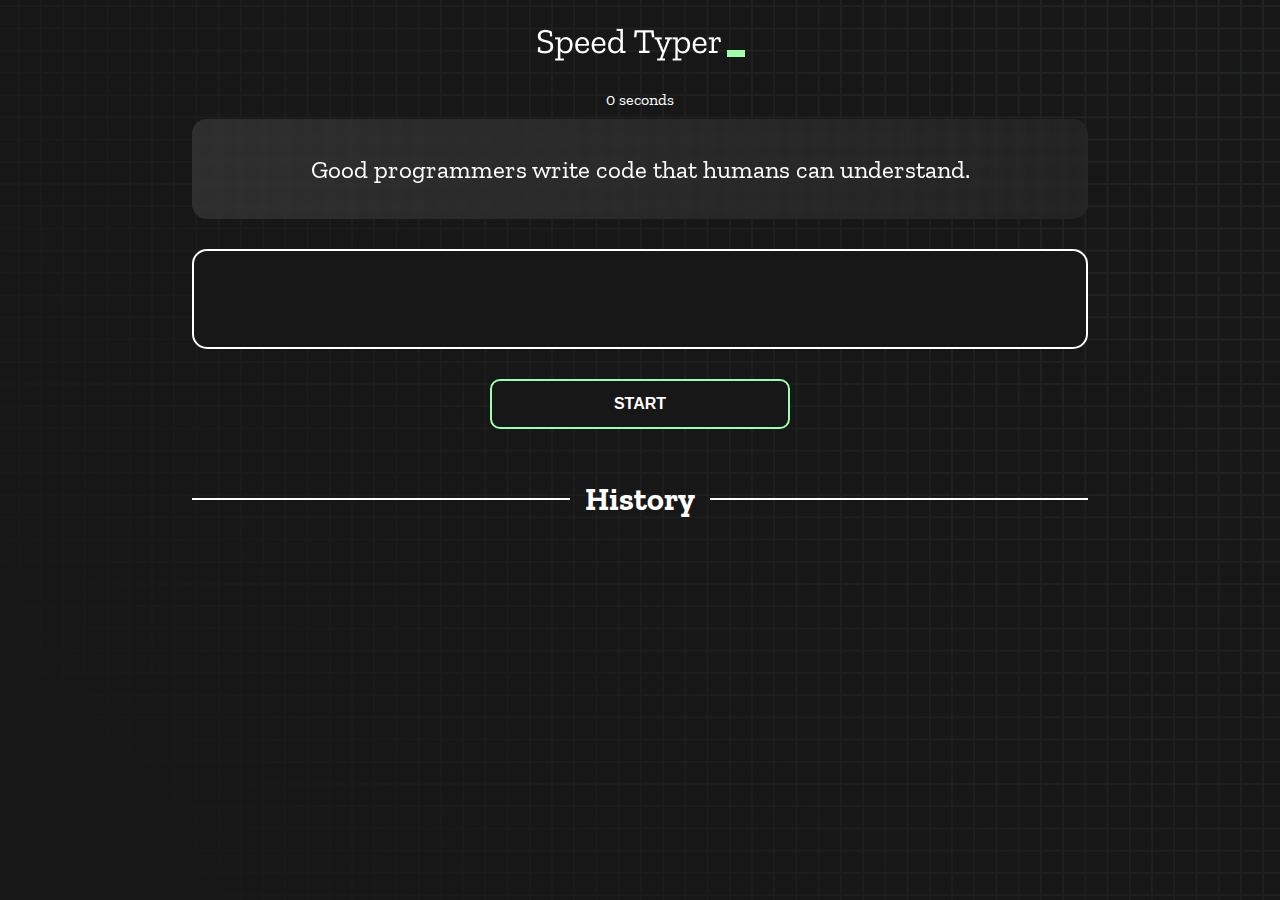
==== index.html @ e5e4716a "Initial commit" ====
<!DOCTYPE html>
<html lang="en">
  <head>
    <meta charset="UTF-8" />
    <meta http-equiv="X-UA-Compatible" content="IE=edge" />
    <meta name="viewport" content="width=device-width, initial-scale=1.0" />
    <title>Speed Monster</title>
    <link rel="stylesheet" href="styles.css" />
    <link rel="preconnect" href="https://fonts.googleapis.com" />
    <link rel="preconnect" href="https://fonts.gstatic.com" crossorigin />
    <link
      href="https://fonts.googleapis.com/css2?family=Zilla+Slab:wght@300;400;500&display=swap"
      rel="stylesheet"
    />
  </head>
  <body>
    <h1 class="title"><img src="./logo.png" /></h1>
    <div id="show-time">0 seconds</div>

    <div class="box-container">
      <div id="question"></div>

      <div id="display" class="inactive"></div>

      <div class="buttons">
        <button id="starts">START</button>
      </div>

      <div class="divider-container">
        <div class="line"></div>
        <h1 class="title2">History</h1>
        <div class="line"></div>
      </div>
      <div id="histories"></div>
    </div>

    <div id="countdown"></div>
    <div id="modal-background" class="hidden"></div>
    <div id="result" class="hidden"></div>

    <script src="./history.js"></script>
    <script src="./script.js"></script>
  </body>
</html>
---- styles.css ----
* {
  padding: 0;
  margin: 0;
  box-sizing: border-box;
}

body {
  background-image: url("./bg.png");
  background-size: cover;
  background-position: left top;
  font-family: "Zilla Slab", serif;
}

.box-container {
  width: 70%;
  margin: 0 auto;
}

#question {
  height: 100px;
  display: flex;
  align-items: center;
  justify-content: center;
  color: white;
  font-size: 25px;
  border-radius: 15px;
  background: rgb(255, 255, 255);
  background: linear-gradient(
    92.49deg,
    rgba(255, 255, 255, 0.1) 0.18%,
    rgba(255, 255, 255, 0.05) 99.85%
  );
  backdrop-filter: blur(5px);
  margin-bottom: 30px;
}

#display {
  height: 100px;
  display: flex;
  flex-wrap: wrap;
  align-items: center;
  padding-left: 5rem;
  color: white;
  font-size: 32px;
  background-color: #171717;
  border: 2px solid #9dffad;
  border-radius: 15px;
}

#countdown {
  position: fixed;
  height: 100vh;
  width: 100vw;
  background-color: rgba(0, 0, 0, 0.8);
  top: 0;
  left: 0;
  display: flex;
  align-items: center;
  justify-content: center;
  font-size: 3rem;
  color: white;
  display: none;
}
#result {
  position: fixed;
  top: 10%; 
  left: 10%;
  transform: translate(-50%, -50%);
  height: 250px;
  width: 400px;
  background-color: #171717;
  border-radius: 15px;
  border: 2px solid #9dffad;
  color: white;
  text-align: center;
  padding: 2rem;
}
#show-time{
  text-align: center;
  color: white;
  margin: 10px 0;
}

.green {
  color: #9dffad;
}
.red {
  color: #eb6565;
}
.bold {
  font-weight: 700;
}
.inactive {
  border: 2px solid white !important;
}
.hidden {
  display: none;
}
.title {
  text-align: center;
  color: white;
  margin: 20px 0;
}

.divider-container {
  height: 80px;
  display: flex;
  justify-content: center;
  align-items: center;
  gap: 15px;
  margin: 0 auto;
}

.line {
  height: 2px;
  background: white;
  width: 100%;
}

.title2 {
  color: white;
  display: block;
}

.buttons {
  display: flex;
  justify-content: center;
  margin: 30px 0;
}
button {
  padding: 10px 20px;
  border: none;
  font-size: 16px;
  font-weight: bold;
  width: 300px;
  height: 50px;
  color: white;
  background-color: #171717;
  border-radius: 10px;
  border: 2px solid #9dffad;
  cursor: pointer;
}

#histories {
  display: flex;
  flex-wrap: wrap;
  justify-content: space-around;
}

.card {
  width: 100%;
  height: 100%;
  padding: 50px;
  display: flex;
  justify-content: space-between;
  align-items: center;
  padding: 20px 30px;
  color: white;
  border-radius: 15px;
  background: rgb(255, 255, 255);
  background: linear-gradient(
    92.49deg,
    rgba(255, 255, 255, 0.1) 0.18%,
    rgba(255, 255, 255, 0.05) 99.85%
  );
  backdrop-filter: blur(5px);
  margin-bottom: 30px;
}

#modal-background {
  background: rgb(255, 255, 255);
  background: linear-gradient(
    92.49deg,
    rgba(255, 255, 255, 0.1) 0.18%,
    rgba(255, 255, 255, 0.05) 99.85%
  );
  backdrop-filter: blur(5px);
  height: 100vh;
  width: 100%;
  position: fixed;
  top: 0;
}

@media only screen and (max-width: 700px) {
  .box-container {
    padding: 0 20px;
    width: 100%;
  }
  .card {
    flex-direction: column;
  }
}
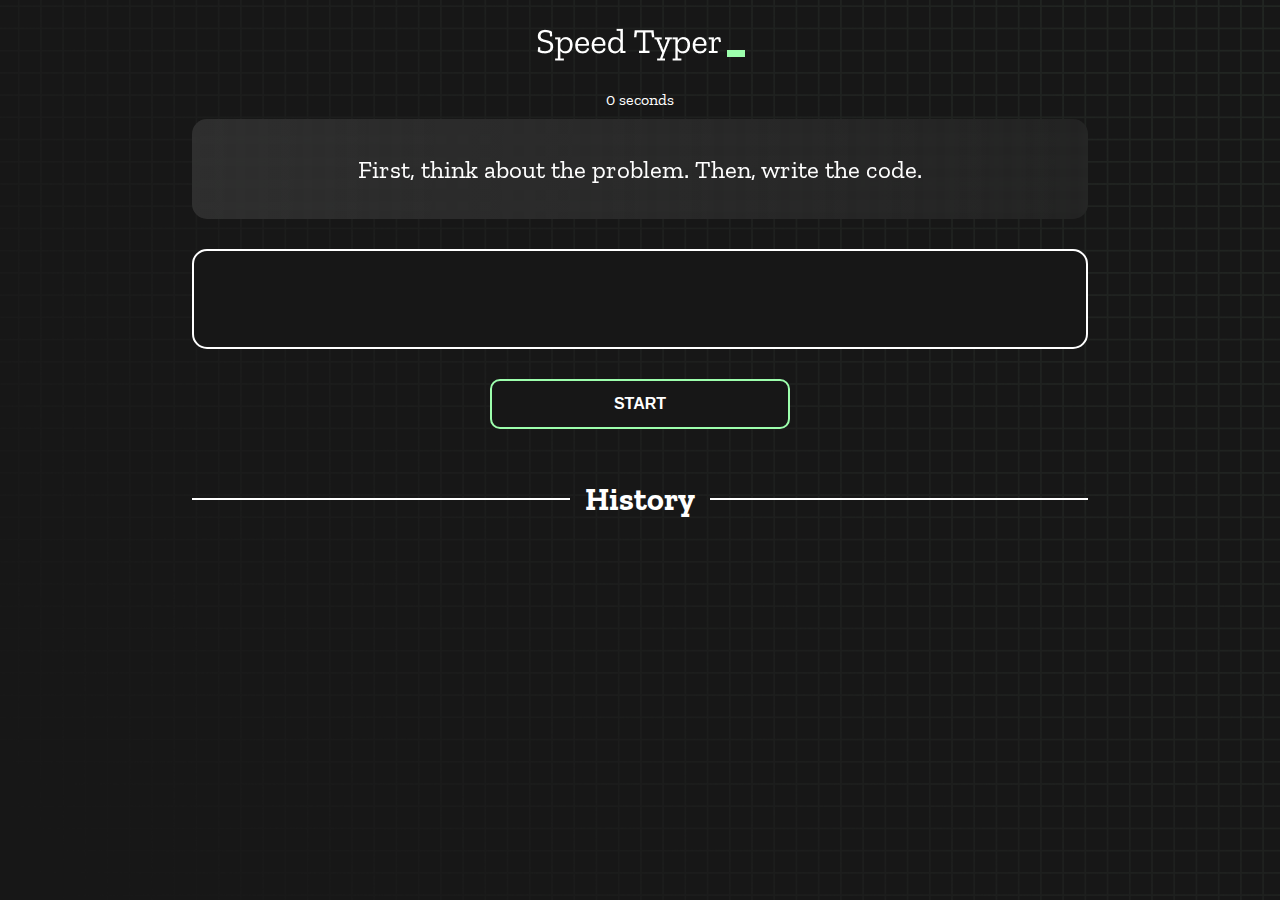
==== commit 642bf8a1: "Title Updated" ====
--- a/index.html
+++ b/index.html
@@ -1,44 +1,44 @@
 <!DOCTYPE html>
 <html lang="en">
-  <head>
-    <meta charset="UTF-8" />
-    <meta http-equiv="X-UA-Compatible" content="IE=edge" />
-    <meta name="viewport" content="width=device-width, initial-scale=1.0" />
-    <title>Speed Monster</title>
-    <link rel="stylesheet" href="styles.css" />
-    <link rel="preconnect" href="https://fonts.googleapis.com" />
-    <link rel="preconnect" href="https://fonts.gstatic.com" crossorigin />
-    <link
-      href="https://fonts.googleapis.com/css2?family=Zilla+Slab:wght@300;400;500&display=swap"
-      rel="stylesheet"
-    />
-  </head>
-  <body>
-    <h1 class="title"><img src="./logo.png" /></h1>
-    <div id="show-time">0 seconds</div>
 
-    <div class="box-container">
-      <div id="question"></div>
+<head>
+  <meta charset="UTF-8" />
+  <meta http-equiv="X-UA-Compatible" content="IE=edge" />
+  <meta name="viewport" content="width=device-width, initial-scale=1.0" />
+  <title>Typing Test</title>
+  <link rel="stylesheet" href="styles.css" />
+  <link rel="preconnect" href="https://fonts.googleapis.com" />
+  <link rel="preconnect" href="https://fonts.gstatic.com" crossorigin />
+  <link href="https://fonts.googleapis.com/css2?family=Zilla+Slab:wght@300;400;500&display=swap" rel="stylesheet" />
+</head>
 
-      <div id="display" class="inactive"></div>
+<body>
+  <h1 class="title"><img src="./logo.png" /></h1>
+  <div id="show-time">0 seconds</div>
 
-      <div class="buttons">
-        <button id="starts">START</button>
-      </div>
+  <div class="box-container">
+    <div id="question"></div>
 
-      <div class="divider-container">
-        <div class="line"></div>
-        <h1 class="title2">History</h1>
-        <div class="line"></div>
-      </div>
-      <div id="histories"></div>
+    <div id="display" class="inactive"></div>
+
+    <div class="buttons">
+      <button id="starts">START</button>
     </div>
 
-    <div id="countdown"></div>
-    <div id="modal-background" class="hidden"></div>
-    <div id="result" class="hidden"></div>
+    <div class="divider-container">
+      <div class="line"></div>
+      <h1 class="title2">History</h1>
+      <div class="line"></div>
+    </div>
+    <div id="histories"></div>
+  </div>
 
-    <script src="./history.js"></script>
-    <script src="./script.js"></script>
-  </body>
-</html>
+  <div id="countdown"></div>
+  <div id="modal-background" class="hidden"></div>
+  <div id="result" class="hidden"></div>
+
+  <script src="./history.js"></script>
+  <script src="./script.js"></script>
+</body>
+
+</html>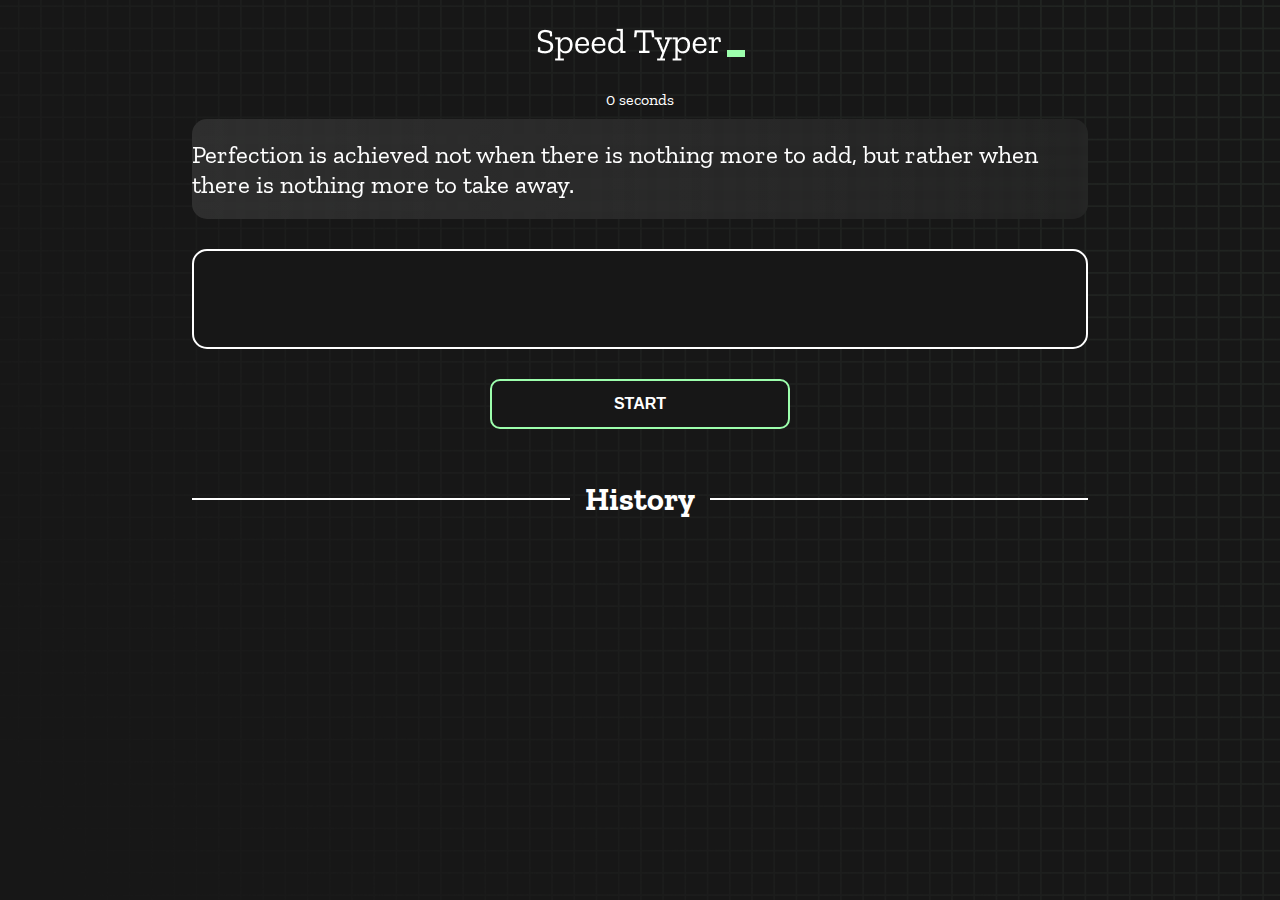
==== commit dad696e4: "Finished Modal Done" ====
--- a/index.html
+++ b/index.html
@@ -35,7 +35,10 @@
 
   <div id="countdown"></div>
   <div id="modal-background" class="hidden"></div>
-  <div id="result" class="hidden"></div>
+  <div class="mod">
+
+    <div id="result" class="hidden"></div>
+  </div>
 
   <script src="./history.js"></script>
   <script src="./script.js"></script>
--- a/styles.css
+++ b/styles.css
@@ -25,11 +25,9 @@
   font-size: 25px;
   border-radius: 15px;
   background: rgb(255, 255, 255);
-  background: linear-gradient(
-    92.49deg,
-    rgba(255, 255, 255, 0.1) 0.18%,
-    rgba(255, 255, 255, 0.05) 99.85%
-  );
+  background: linear-gradient(92.49deg,
+      rgba(255, 255, 255, 0.1) 0.18%,
+      rgba(255, 255, 255, 0.05) 99.85%);
   backdrop-filter: blur(5px);
   margin-bottom: 30px;
 }
@@ -61,10 +59,11 @@
   color: white;
   display: none;
 }
+
 #result {
-  position: fixed;
-  top: 10%; 
-  left: 10%;
+  position: absolute;
+  top: 50%;
+  left: 50%;
   transform: translate(-50%, -50%);
   height: 250px;
   width: 400px;
@@ -75,7 +74,12 @@
   text-align: center;
   padding: 2rem;
 }
-#show-time{
+
+#result p {
+  margin-bottom: 15px;
+}
+
+#show-time {
   text-align: center;
   color: white;
   margin: 10px 0;
@@ -84,18 +88,23 @@
 .green {
   color: #9dffad;
 }
+
 .red {
   color: #eb6565;
 }
+
 .bold {
   font-weight: 700;
 }
+
 .inactive {
   border: 2px solid white !important;
 }
+
 .hidden {
   display: none;
 }
+
 .title {
   text-align: center;
   color: white;
@@ -127,6 +136,7 @@
   justify-content: center;
   margin: 30px 0;
 }
+
 button {
   padding: 10px 20px;
   border: none;
@@ -158,22 +168,18 @@
   color: white;
   border-radius: 15px;
   background: rgb(255, 255, 255);
-  background: linear-gradient(
-    92.49deg,
-    rgba(255, 255, 255, 0.1) 0.18%,
-    rgba(255, 255, 255, 0.05) 99.85%
-  );
+  background: linear-gradient(92.49deg,
+      rgba(255, 255, 255, 0.1) 0.18%,
+      rgba(255, 255, 255, 0.05) 99.85%);
   backdrop-filter: blur(5px);
   margin-bottom: 30px;
 }
 
 #modal-background {
   background: rgb(255, 255, 255);
-  background: linear-gradient(
-    92.49deg,
-    rgba(255, 255, 255, 0.1) 0.18%,
-    rgba(255, 255, 255, 0.05) 99.85%
-  );
+  background: linear-gradient(92.49deg,
+      rgba(255, 255, 255, 0.1) 0.18%,
+      rgba(255, 255, 255, 0.05) 99.85%);
   backdrop-filter: blur(5px);
   height: 100vh;
   width: 100%;
@@ -186,7 +192,8 @@
     padding: 0 20px;
     width: 100%;
   }
+
   .card {
     flex-direction: column;
   }
-}
+}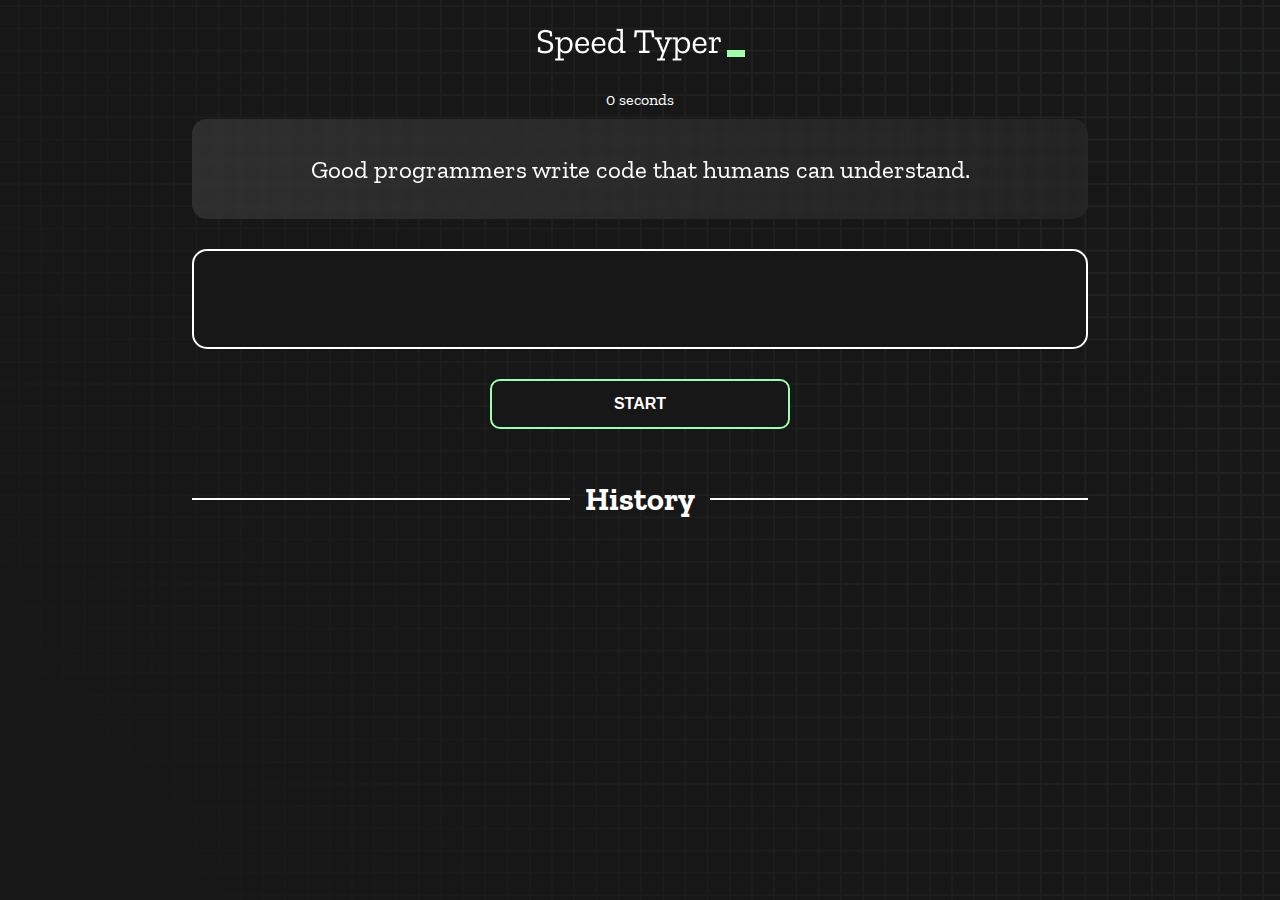
==== commit 714e8920: "Project Finaly Done" ====
--- a/index.html
+++ b/index.html
@@ -5,7 +5,7 @@
   <meta charset="UTF-8" />
   <meta http-equiv="X-UA-Compatible" content="IE=edge" />
   <meta name="viewport" content="width=device-width, initial-scale=1.0" />
-  <title>Typing Test</title>
+  <title>Speed Typer</title>
   <link rel="stylesheet" href="styles.css" />
   <link rel="preconnect" href="https://fonts.googleapis.com" />
   <link rel="preconnect" href="https://fonts.gstatic.com" crossorigin />
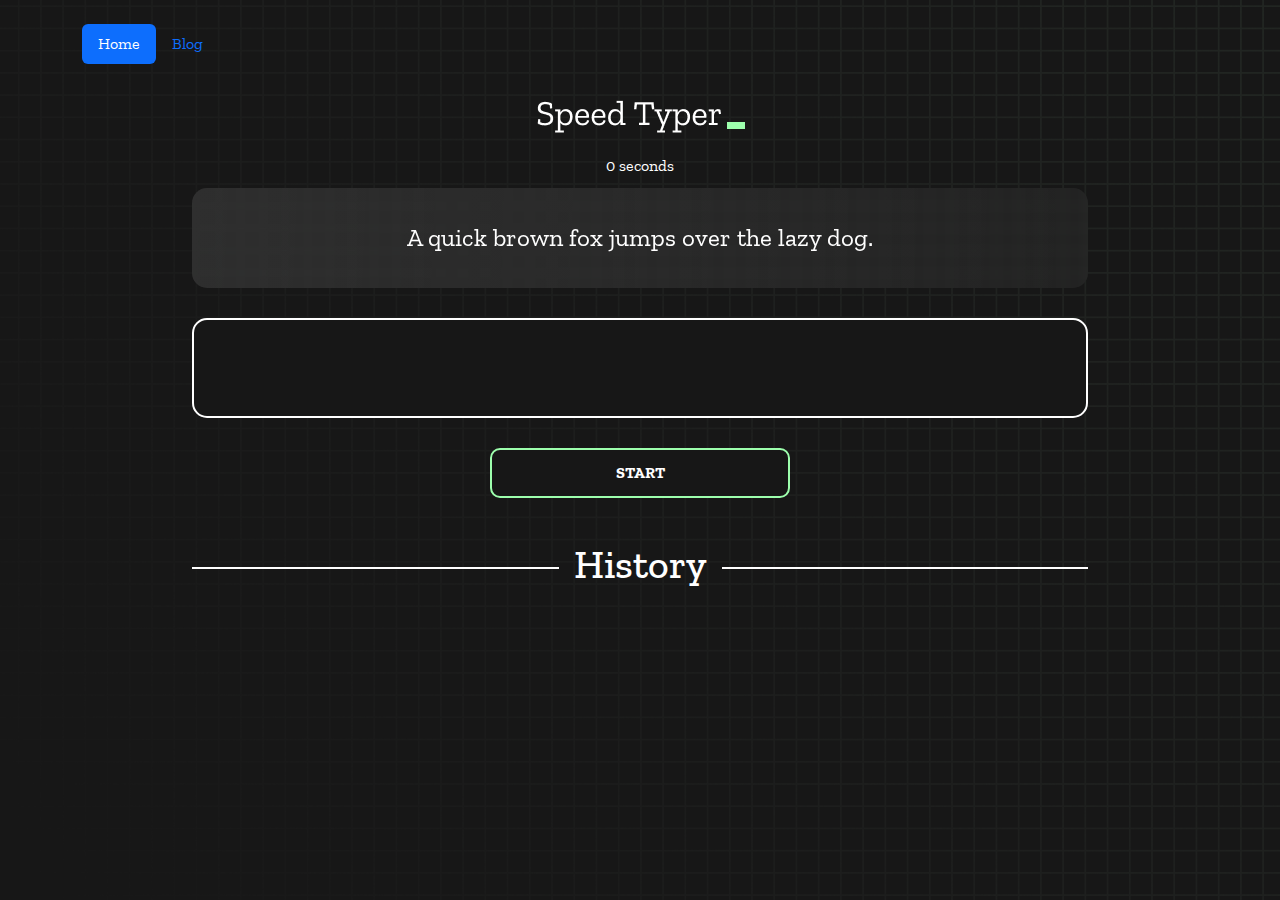
==== commit 00e57f2b: "Project Done" ====
--- a/index.html
+++ b/index.html
@@ -6,6 +6,7 @@
   <meta http-equiv="X-UA-Compatible" content="IE=edge" />
   <meta name="viewport" content="width=device-width, initial-scale=1.0" />
   <title>Speed Typer</title>
+  <link rel="stylesheet" href="https://cdn.jsdelivr.net/npm/bootstrap@5.2.1/dist/css/bootstrap.min.css">
   <link rel="stylesheet" href="styles.css" />
   <link rel="preconnect" href="https://fonts.googleapis.com" />
   <link rel="preconnect" href="https://fonts.gstatic.com" crossorigin />
@@ -13,6 +14,16 @@
 </head>
 
 <body>
+  <header class="container ">
+    <ul class="nav nav-pills mt-4">
+      <li class="nav-item">
+        <a class="nav-link active" aria-current="page" href="index.html">Home</a>
+      </li>
+      <li class="nav-item">
+        <a class="nav-link" href="blog.html">Blog</a>
+      </li>
+    </ul>
+  </header>
   <h1 class="title"><img src="./logo.png" /></h1>
   <div id="show-time">0 seconds</div>
 
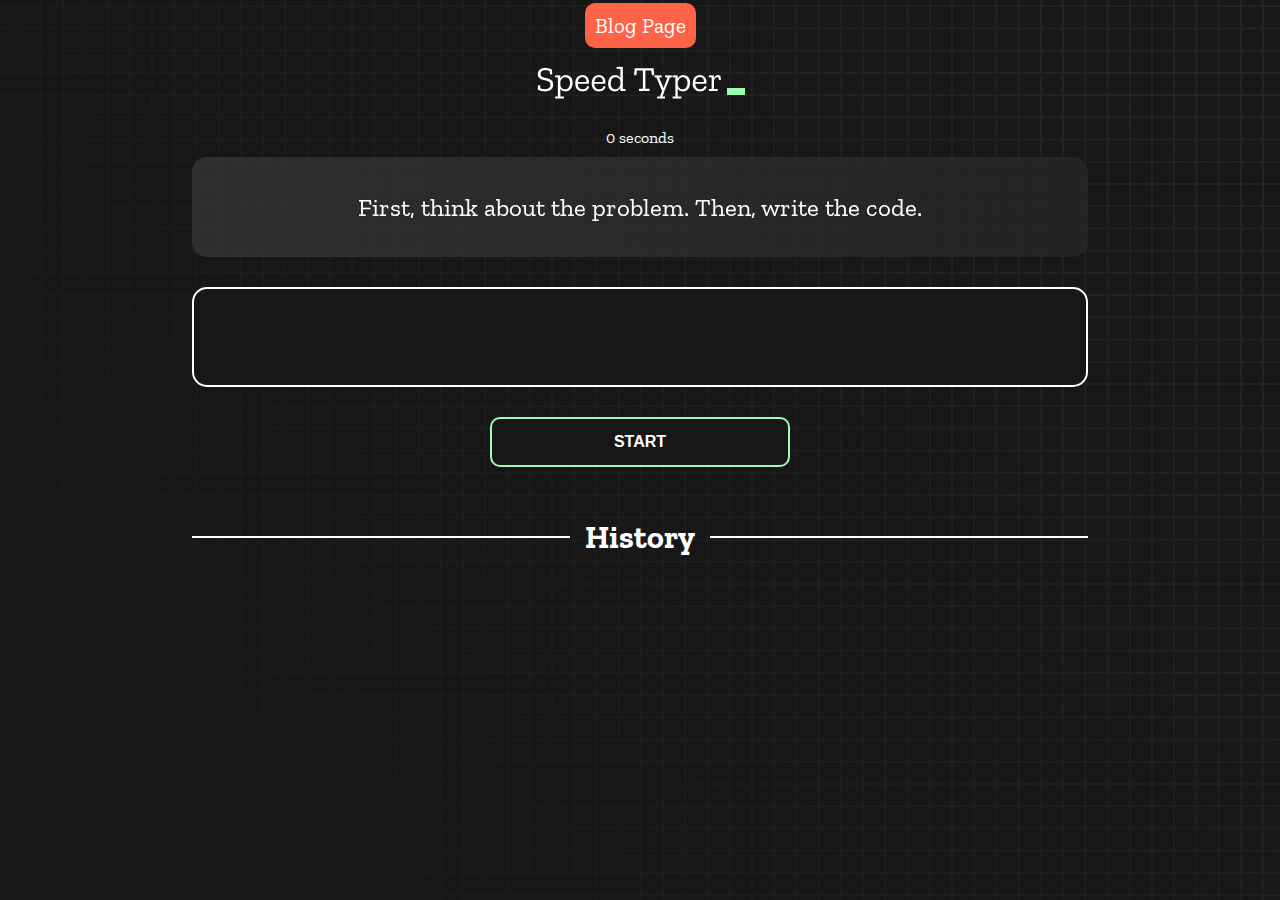
==== commit 8093ae9f: "Nav Button Add Blog" ====
--- a/index.html
+++ b/index.html
@@ -6,7 +6,6 @@
   <meta http-equiv="X-UA-Compatible" content="IE=edge" />
   <meta name="viewport" content="width=device-width, initial-scale=1.0" />
   <title>Speed Typer</title>
-  <link rel="stylesheet" href="https://cdn.jsdelivr.net/npm/bootstrap@5.2.1/dist/css/bootstrap.min.css">
   <link rel="stylesheet" href="styles.css" />
   <link rel="preconnect" href="https://fonts.googleapis.com" />
   <link rel="preconnect" href="https://fonts.gstatic.com" crossorigin />
@@ -14,15 +13,8 @@
 </head>
 
 <body>
-  <header class="container ">
-    <ul class="nav nav-pills mt-4">
-      <li class="nav-item">
-        <a class="nav-link active" aria-current="page" href="index.html">Home</a>
-      </li>
-      <li class="nav-item">
-        <a class="nav-link" href="blog.html">Blog</a>
-      </li>
-    </ul>
+  <header>
+    <a class="nav" href="blog.html">Blog Page</a>
   </header>
   <h1 class="title"><img src="./logo.png" /></h1>
   <div id="show-time">0 seconds</div>
--- a/styles.css
+++ b/styles.css
@@ -9,6 +9,26 @@
   background-size: cover;
   background-position: left top;
   font-family: "Zilla Slab", serif;
+}
+
+header {
+  text-align: center;
+  margin-top: 13px;
+}
+
+.nav {
+  color: white;
+  text-decoration: none;
+  font-size: 21px;
+  background: tomato;
+  padding: 10px;
+  border-radius: 10px;
+}
+
+.nav:hover {
+  background-color: black;
+  color: white;
+  border: 1px solid salmon;
 }
 
 .box-container {
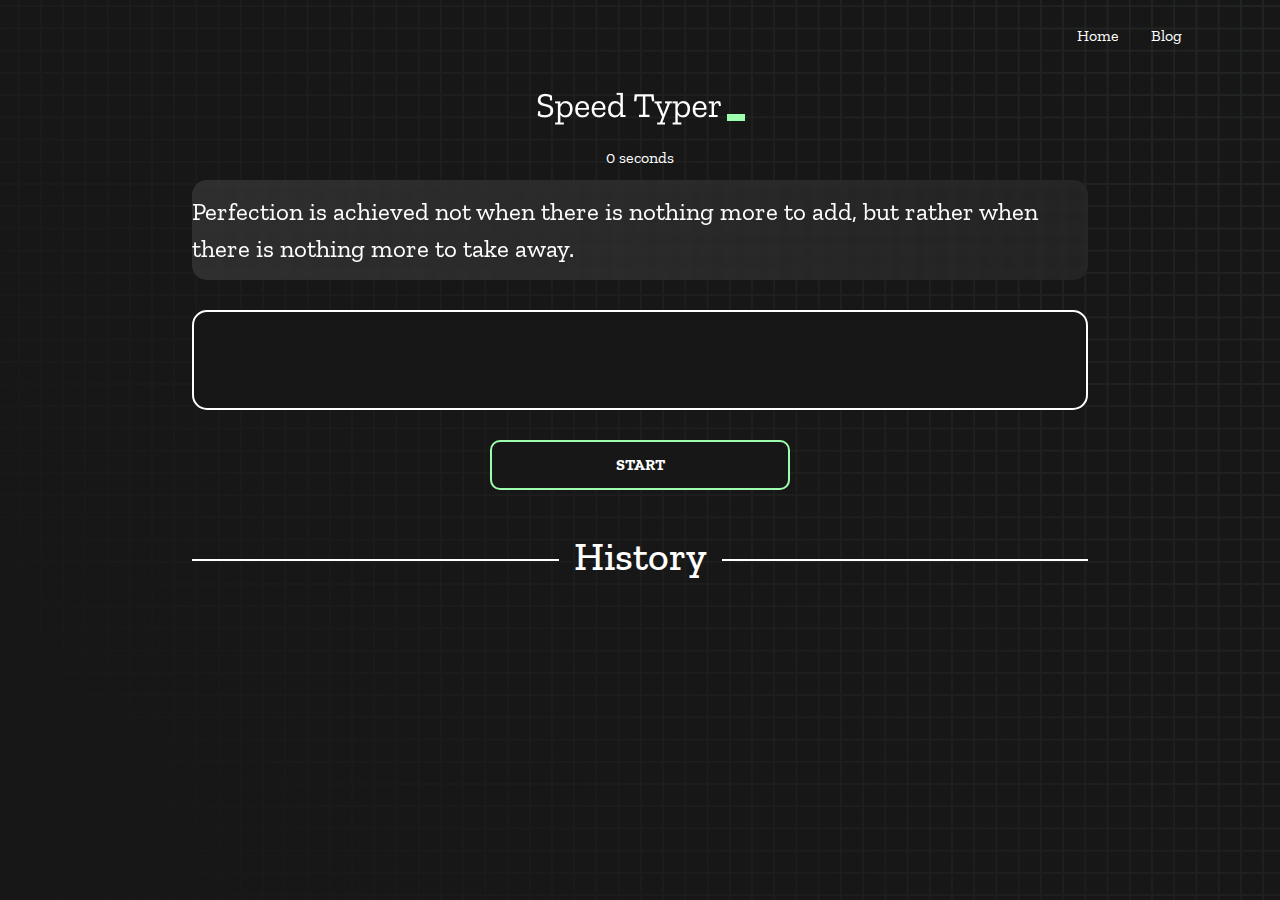
==== commit 373c60dc: "Project Done Responsive" ====
--- a/index.html
+++ b/index.html
@@ -6,6 +6,7 @@
   <meta http-equiv="X-UA-Compatible" content="IE=edge" />
   <meta name="viewport" content="width=device-width, initial-scale=1.0" />
   <title>Speed Typer</title>
+  <link rel="stylesheet" href="https://cdn.jsdelivr.net/npm/bootstrap@5.2.1/dist/css/bootstrap.min.css">
   <link rel="stylesheet" href="styles.css" />
   <link rel="preconnect" href="https://fonts.googleapis.com" />
   <link rel="preconnect" href="https://fonts.gstatic.com" crossorigin />
@@ -13,8 +14,15 @@
 </head>
 
 <body>
-  <header>
-    <a class="nav" href="blog.html">Blog Page</a>
+  <header class="container mt-3"> 
+    <ul class="nav justify-content-end">
+      <li class="nav-item">
+        <a class="nav-link text-white" aria-current="page" href="index.html">Home</a>
+      </li>
+      <li class="nav-item">
+        <a class="nav-link text-white" href="blog.html">Blog</a>
+      </li>
+    </ul>
   </header>
   <h1 class="title"><img src="./logo.png" /></h1>
   <div id="show-time">0 seconds</div>
@@ -33,15 +41,15 @@
       <h1 class="title2">History</h1>
       <div class="line"></div>
     </div>
-    <div id="histories"></div>
+
+      <div id="histories" class="row row-cols-1 row-cols-md-3 g-4">
+        
+      </div>    
   </div>
 
   <div id="countdown"></div>
   <div id="modal-background" class="hidden"></div>
-  <div class="mod">
-
     <div id="result" class="hidden"></div>
-  </div>
 
   <script src="./history.js"></script>
   <script src="./script.js"></script>
--- a/styles.css
+++ b/styles.css
@@ -11,25 +11,6 @@
   font-family: "Zilla Slab", serif;
 }
 
-header {
-  text-align: center;
-  margin-top: 13px;
-}
-
-.nav {
-  color: white;
-  text-decoration: none;
-  font-size: 21px;
-  background: tomato;
-  padding: 10px;
-  border-radius: 10px;
-}
-
-.nav:hover {
-  background-color: black;
-  color: white;
-  border: 1px solid salmon;
-}
 
 .box-container {
   width: 70%;
@@ -176,6 +157,23 @@
   flex-wrap: wrap;
   justify-content: space-around;
 }
+.grid-container {
+  display: grid;
+  grid-template-columns: 200px 2fr;
+  background-color: #2196F3;
+  padding: 10px;
+}
+.grid-item {
+  background-color: rgba(255, 255, 255, 0.8);
+  border: 1px solid rgba(0, 0, 0, 0.8);
+  padding: 20px;
+  font-size: 30px;
+  text-align: center;
+}
+.nav-item:hover{
+  background-color: #2D2D2D;
+  border-radius: 10px;
+}
 
 .card {
   width: 100%;
@@ -193,7 +191,7 @@
       rgba(255, 255, 255, 0.05) 99.85%);
   backdrop-filter: blur(5px);
   margin-bottom: 30px;
-}
+} 
 
 #modal-background {
   background: rgb(255, 255, 255);
